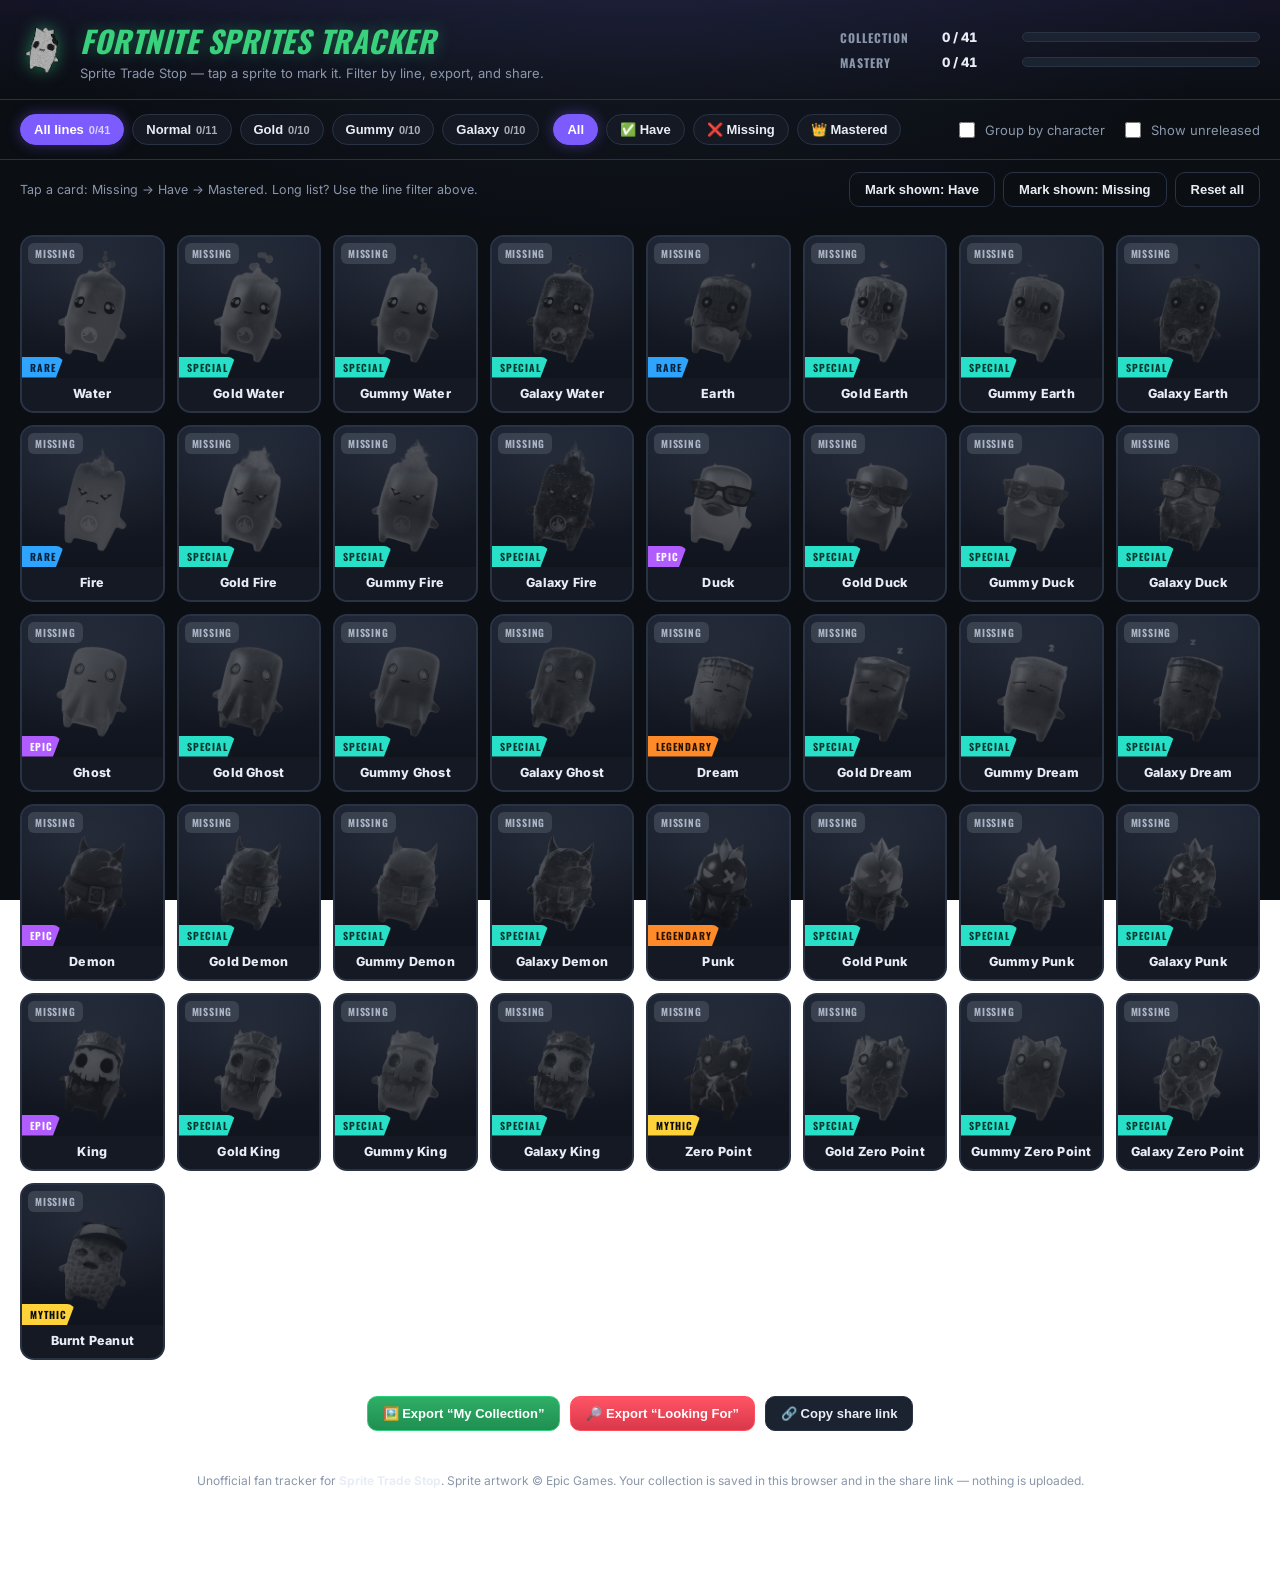
==== index.html @ c530db31 "Sprite Trade Stop sprites tracker — 41 sprites, variant-line filters, shareable export - Tap to cycl" ====
<!DOCTYPE html>
<html lang="en">
<head>
  <meta charset="UTF-8" />
  <meta name="viewport" content="width=device-width, initial-scale=1.0" />
  <title>Sprite Trade Stop — Fortnite Sprites Tracker</title>
  <meta name="description" content="Track your Fortnite Sprites collection — Normal, Gold, Gummy and Galaxy. Mark what you have and what you're missing, then export a shareable image for trading." />
  <link rel="icon" href="sprites/zeropoint_galaxy.png" />
  <link rel="preconnect" href="https://fonts.googleapis.com" />
  <link href="https://fonts.googleapis.com/css2?family=Oswald:wght@500;700;900&family=Inter:wght@400;600;800&display=swap" rel="stylesheet" />
  <link rel="stylesheet" href="styles.css" />
</head>
<body>
  <header class="site-header">
    <div class="title-wrap">
      <img src="siteimages/mascot.png" alt="" class="title-mascot" />
      <div>
        <h1>FORTNITE SPRITES TRACKER</h1>
        <p class="subtitle">Sprite Trade Stop — tap a sprite to mark it. Filter by line, export, and share.</p>
      </div>
    </div>

    <div class="progress-block">
      <div class="progress-row">
        <span class="progress-label">COLLECTION</span>
        <span class="progress-count" id="collectionCount">0 / 0</span>
        <div class="bar"><div class="bar-fill collection" id="collectionBar"></div></div>
      </div>
      <div class="progress-row">
        <span class="progress-label">MASTERY</span>
        <span class="progress-count" id="masteryCount">0 / 0</span>
        <div class="bar"><div class="bar-fill mastery" id="masteryBar"></div></div>
      </div>
    </div>
  </header>

  <section class="controls">
    <div class="filter-group" id="themeFilters" aria-label="Filter by variant line">
      <!-- variant-line chips injected by app.js -->
    </div>
    <div class="filter-group" id="statusFilters" aria-label="Filter by status">
      <button class="chip status-chip active" data-status="all">All</button>
      <button class="chip status-chip" data-status="have">✅ Have</button>
      <button class="chip status-chip" data-status="missing">❌ Missing</button>
      <button class="chip status-chip" data-status="mastered">👑 Mastered</button>
    </div>
    <div class="filter-group toggles">
      <label class="toggle"><input type="checkbox" id="groupByCharacter" /> Group by character</label>
      <label class="toggle"><input type="checkbox" id="showUnreleased" /> Show unreleased</label>
    </div>
  </section>

  <section class="bulk-bar">
    <span class="hint" id="bulkHint">Tap a card: Missing → Have → Mastered. Long list? Use the line filter above.</span>
    <div class="bulk-actions">
      <button class="btn ghost" id="markHaveBtn">Mark shown: Have</button>
      <button class="btn ghost" id="markMissingBtn">Mark shown: Missing</button>
      <button class="btn ghost danger" id="resetBtn">Reset all</button>
    </div>
  </section>

  <main id="grid" class="grid"><!-- cards injected here --></main>

  <section class="export-bar">
    <button class="btn primary" id="exportCollectionBtn">🖼️ Export “My Collection”</button>
    <button class="btn primary red" id="exportMissingBtn">🔎 Export “Looking For”</button>
    <button class="btn" id="shareBtn">🔗 Copy share link</button>
  </section>

  <footer class="site-footer">
    <p>Unofficial fan tracker for <strong>Sprite Trade Stop</strong>. Sprite artwork © Epic Games.
       Your collection is saved in this browser and in the share link — nothing is uploaded.</p>
  </footer>

  <div class="toast" id="toast" role="status" aria-live="polite"></div>

  <script src="data.js"></script>
  <script src="export.js"></script>
  <script src="app.js"></script>
</body>
</html>
---- styles.css ----
:root {
  --bg: #0b0e13;
  --panel: #141923;
  --panel-2: #1b2230;
  --line: #2a3344;
  --text: #e8edf5;
  --muted: #8a97ab;
  --green: #3ad17c;
  --green-glow: #2bd07a;
  --gold: #ffcf3a;
  --red: #ff4d5e;
  --accent: #7c5cff;

  /* rarity colors */
  --r-rare: #2ea4ff;
  --r-epic: #b15cff;
  --r-legendary: #ff8a2a;
  --r-mythic: #ffd23a;
  --r-special: #28e0c8;

  /* theme/variant accents */
  --t-basic: #5b6b85;
  --t-gold: #ffcf3a;
  --t-candy: #ff6fb0;
  --t-galaxy: #9a5cff;
  --t-gem: #43e0ff;
  --t-holofoil: #c0c8d4;
  --t-rift: #ff5c8a;
}

* { box-sizing: border-box; }
body {
  margin: 0;
  background: radial-gradient(1200px 600px at 50% -10%, #161d2b 0%, var(--bg) 55%) fixed;
  color: var(--text);
  font-family: "Inter", system-ui, sans-serif;
  padding-bottom: 60px;
}

/* ---------- header ---------- */
.site-header {
  display: flex; flex-wrap: wrap; gap: 18px; align-items: center; justify-content: space-between;
  padding: 18px 20px;
  border-bottom: 1px solid var(--line);
  background: linear-gradient(180deg, rgba(124,92,255,0.08), transparent);
}
.title-wrap { display: flex; align-items: center; gap: 14px; }
.title-mascot { width: 46px; height: 46px; image-rendering: auto; filter: drop-shadow(0 0 8px rgba(43,208,122,.5)); }
.site-header h1 {
  margin: 0; font-family: "Oswald", sans-serif; font-weight: 900; font-style: italic;
  letter-spacing: .5px; font-size: clamp(20px, 3.6vw, 30px); color: var(--green);
  text-shadow: 0 0 16px rgba(43,208,122,.35);
}
.subtitle { margin: 2px 0 0; color: var(--muted); font-size: 13px; }

.progress-block { display: flex; flex-direction: column; gap: 8px; min-width: 260px; flex: 1; max-width: 420px; }
.progress-row { display: grid; grid-template-columns: 92px 70px 1fr; align-items: center; gap: 10px; }
.progress-label { font-family: "Oswald"; font-weight: 700; font-size: 12px; letter-spacing: 1px; color: var(--muted); }
.progress-count { font-variant-numeric: tabular-nums; font-weight: 800; font-size: 13px; }
.bar { height: 10px; background: var(--panel-2); border: 1px solid var(--line); border-radius: 6px; overflow: hidden; }
.bar-fill { height: 100%; width: 0; transition: width .35s ease; border-radius: 6px; }
.bar-fill.collection { background: linear-gradient(90deg, #1f9d57, var(--green)); }
.bar-fill.mastery { background: linear-gradient(90deg, #d9a521, var(--gold)); }

/* ---------- controls ---------- */
.controls {
  display: flex; flex-wrap: wrap; gap: 14px; align-items: center;
  padding: 14px 20px; border-bottom: 1px solid var(--line);
}
.filter-group { display: flex; flex-wrap: wrap; gap: 8px; align-items: center; }
.filter-group.toggles { margin-left: auto; gap: 16px; }
.chip {
  border: 1px solid var(--line); background: var(--panel); color: var(--text);
  padding: 7px 13px; border-radius: 999px; font-size: 13px; font-weight: 600; cursor: pointer;
  transition: all .15s ease; white-space: nowrap;
}
.chip:hover { border-color: var(--accent); }
.chip.active { background: var(--accent); border-color: var(--accent); color: #fff; box-shadow: 0 0 14px rgba(124,92,255,.4); }
.chip.theme-chip.active[data-theme="gold"]   { background: var(--t-gold);   border-color: var(--t-gold);   color: #2a2300; box-shadow: 0 0 14px rgba(255,207,58,.45); }
.chip.theme-chip.active[data-theme="candy"]  { background: var(--t-candy);  border-color: var(--t-candy);  color: #3a0020; box-shadow: 0 0 14px rgba(255,111,176,.45); }
.chip.theme-chip.active[data-theme="galaxy"] { background: var(--t-galaxy); border-color: var(--t-galaxy); color: #fff; box-shadow: 0 0 14px rgba(154,92,255,.5); }
.chip .count { opacity: .7; font-weight: 700; margin-left: 5px; font-size: 11px; }
.toggle { display: inline-flex; align-items: center; gap: 7px; color: var(--muted); font-size: 13px; cursor: pointer; user-select: none; }
.toggle input { accent-color: var(--accent); width: 16px; height: 16px; }

/* ---------- bulk bar ---------- */
.bulk-bar { display: flex; flex-wrap: wrap; gap: 12px; align-items: center; justify-content: space-between; padding: 12px 20px; }
.hint { color: var(--muted); font-size: 12.5px; }
.bulk-actions { display: flex; gap: 8px; flex-wrap: wrap; }
.btn {
  border: 1px solid var(--line); background: var(--panel-2); color: var(--text);
  padding: 9px 15px; border-radius: 10px; font-weight: 700; font-size: 13px; cursor: pointer;
  transition: all .15s ease;
}
.btn:hover { transform: translateY(-1px); border-color: var(--accent); }
.btn.ghost { background: transparent; }
.btn.ghost.danger:hover { border-color: var(--red); color: var(--red); }
.btn.primary { background: linear-gradient(180deg, #2fae67, #1f8f51); border-color: #2bd07a; color: #fff; }
.btn.primary.red { background: linear-gradient(180deg, #ff5566, #d9374a); border-color: #ff4d5e; }

/* ---------- grid ---------- */
.grid {
  display: grid; gap: 12px; padding: 16px 20px;
  grid-template-columns: repeat(auto-fill, minmax(140px, 1fr));
}
.group-head {
  grid-column: 1 / -1; margin: 8px 2px 0; font-family: "Oswald"; font-weight: 700;
  letter-spacing: 1px; color: var(--muted); font-size: 13px; text-transform: uppercase;
  border-bottom: 1px solid var(--line); padding-bottom: 6px;
}

.card {
  position: relative; border-radius: 14px; overflow: hidden; cursor: pointer;
  background: var(--panel); border: 2px solid var(--line);
  transition: transform .12s ease, border-color .15s ease, box-shadow .15s ease;
  isolation: isolate;
}
.card:hover { transform: translateY(-3px); }
.card .art {
  aspect-ratio: 1 / 1; display: grid; place-items: center; position: relative;
  background:
    radial-gradient(120px 80px at 50% 25%, rgba(255,255,255,.06), transparent),
    linear-gradient(180deg, #1a2130, #10141d);
}
.card .art img { width: 86%; height: 86%; object-fit: contain; filter: drop-shadow(0 6px 10px rgba(0,0,0,.5)); transition: filter .2s, opacity .2s; }
.card .name { padding: 8px 8px 10px; font-weight: 800; font-size: 12.5px; text-align: center; letter-spacing: .2px; }

/* rarity tag */
.rarity-tag {
  position: absolute; left: 0; bottom: 0; z-index: 2;
  font-family: "Oswald"; font-weight: 700; font-size: 10px; letter-spacing: 1px;
  padding: 3px 8px; border-top-right-radius: 8px; color: #0a0d12;
  clip-path: polygon(0 0, 100% 0, calc(100% - 8px) 100%, 0 100%);
}
.rarity-rare .rarity-tag { background: var(--r-rare); color:#04223b; }
.rarity-epic .rarity-tag { background: var(--r-epic); color:#fff; }
.rarity-legendary .rarity-tag { background: var(--r-legendary); color:#2a1400; }
.rarity-mythic .rarity-tag { background: var(--r-mythic); }
.rarity-special .rarity-tag { background: var(--r-special); color:#003830; }

/* status badge (top-left) */
.status-badge {
  position: absolute; left: 6px; top: 6px; z-index: 3;
  font-family: "Oswald"; font-weight: 700; font-size: 10px; letter-spacing: .8px;
  padding: 3px 7px; border-radius: 6px; text-transform: uppercase;
}
.unrel-badge {
  position: absolute; right: 6px; top: 6px; z-index: 3; background: #444c5e; color:#cdd6e4;
  font-family:"Oswald"; font-weight:700; font-size:9px; letter-spacing:.8px; padding:3px 6px; border-radius:6px;
}

/* states */
.card.missing { border-color: #2a3344; }
.card.missing .art img { filter: grayscale(1) brightness(.55) contrast(.9); opacity: .55; }
.card.missing .status-badge { background: #39414f; color: #aab4c4; }

.card.have { border-color: var(--green); box-shadow: 0 0 0 1px rgba(43,208,122,.3), 0 8px 22px rgba(0,0,0,.35); }
.card.have .status-badge { background: var(--green); color: #042; }

.card.mastered { border-color: var(--gold); box-shadow: 0 0 0 1px rgba(255,207,58,.35), 0 10px 26px rgba(255,184,0,.18); }
.card.mastered .status-badge { background: var(--gold); color: #2a2000; }
.card.mastered .art::after {
  content: "👑"; position: absolute; right: 6px; bottom: 6px; font-size: 18px;
  filter: drop-shadow(0 1px 3px rgba(0,0,0,.6));
}

/* tiny mastery crown control */
.master-toggle {
  position: absolute; right: 6px; bottom: 6px; z-index: 4; width: 26px; height: 26px;
  border-radius: 50%; display: grid; place-items: center; font-size: 13px;
  background: rgba(0,0,0,.45); border: 1px solid var(--line); opacity: 0; transition: opacity .15s;
}
.card.have:hover .master-toggle { opacity: 1; }
.master-toggle:hover { border-color: var(--gold); background: rgba(255,207,58,.2); }

/* ---------- export bar / footer ---------- */
.export-bar { display: flex; flex-wrap: wrap; gap: 10px; justify-content: center; padding: 20px; }
.site-footer { text-align: center; color: var(--muted); font-size: 12px; padding: 8px 20px 30px; line-height: 1.6; }
.site-footer strong { color: var(--text); }

/* ---------- toast ---------- */
.toast {
  position: fixed; left: 50%; bottom: 24px; transform: translateX(-50%) translateY(20px);
  background: var(--panel-2); border: 1px solid var(--accent); color: var(--text);
  padding: 11px 18px; border-radius: 12px; font-weight: 700; font-size: 13px;
  opacity: 0; pointer-events: none; transition: all .25s ease; z-index: 50; box-shadow: 0 10px 30px rgba(0,0,0,.5);
}
.toast.show { opacity: 1; transform: translateX(-50%) translateY(0); }

@media (max-width: 560px) {
  .grid { grid-template-columns: repeat(auto-fill, minmax(108px, 1fr)); gap: 9px; }
  .filter-group.toggles { margin-left: 0; }
  .progress-block { max-width: none; }
}
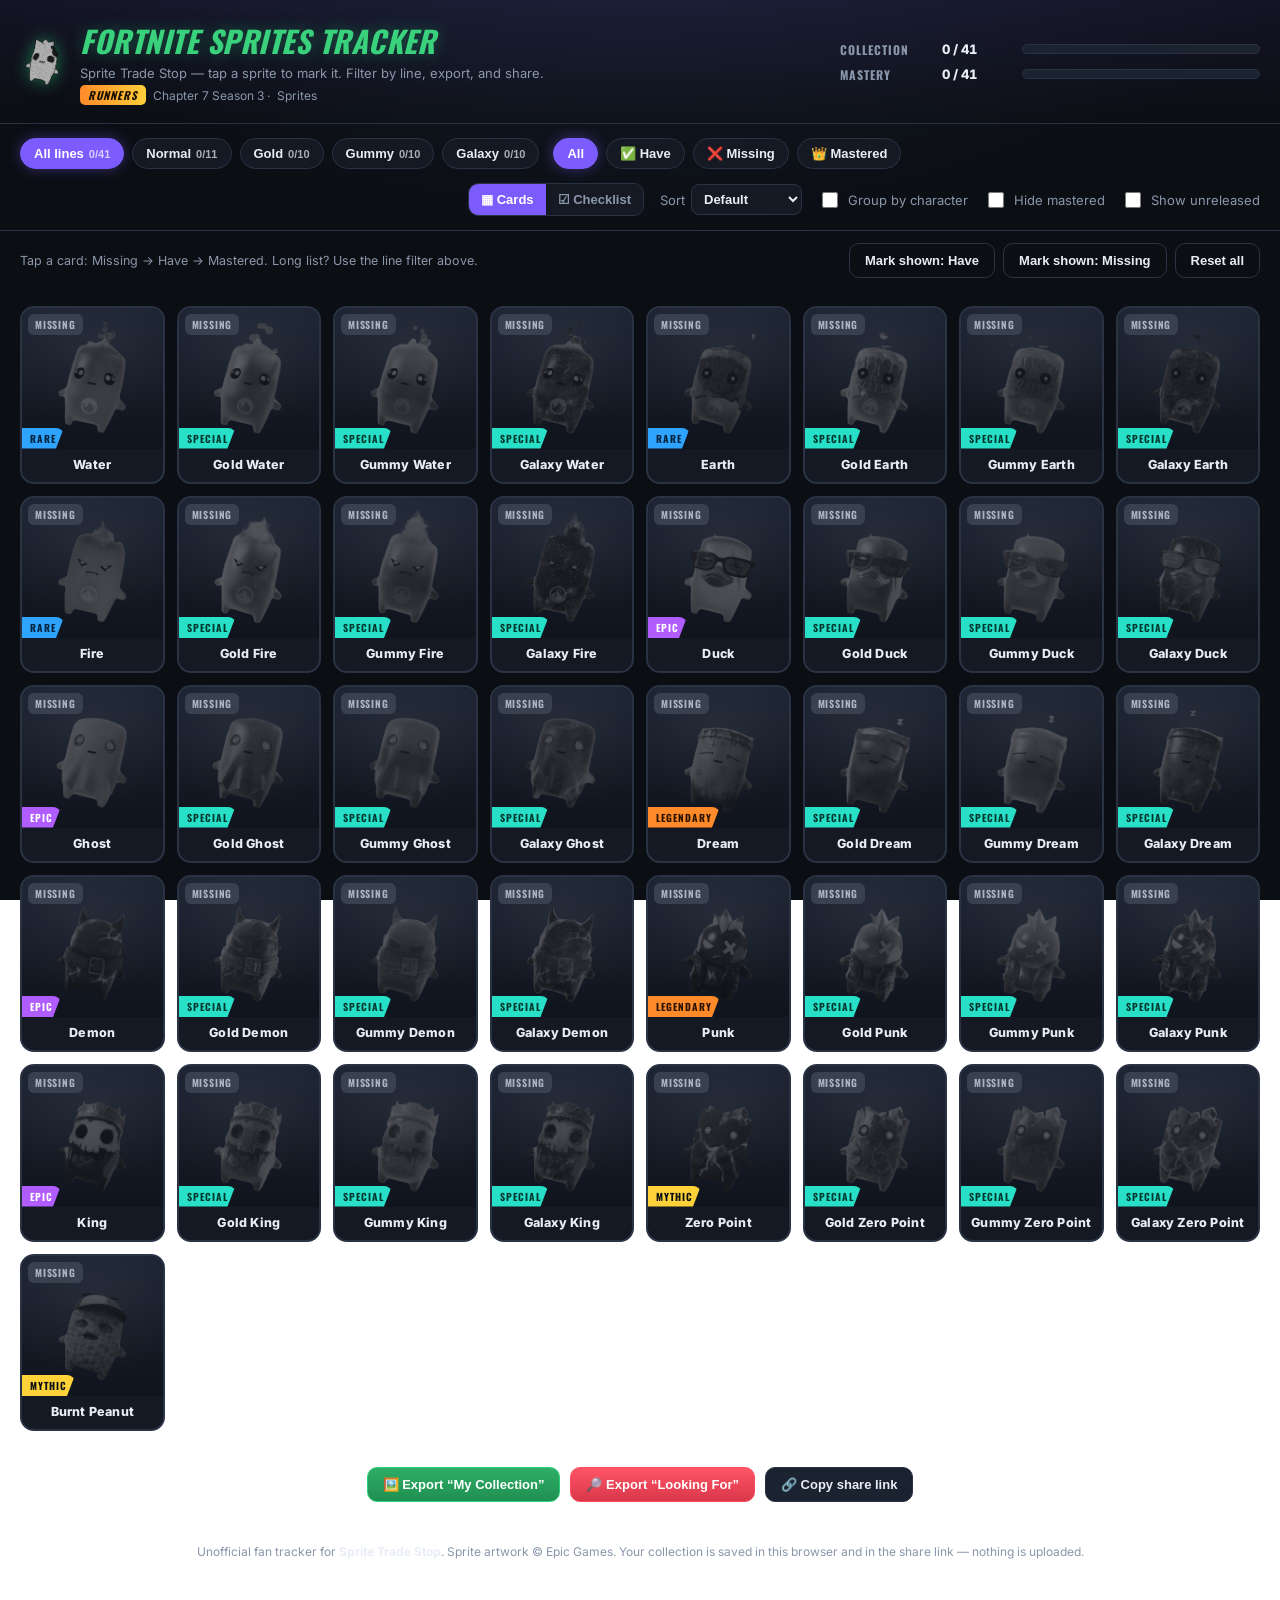
==== commit 870ee0f9: "feat: checklist view, sort, hide-mastered, Runners season banner - Add compact Checklist view (toggl" ====
--- a/index.html
+++ b/index.html
@@ -17,6 +17,7 @@
       <div>
         <h1>FORTNITE SPRITES TRACKER</h1>
         <p class="subtitle">Sprite Trade Stop — tap a sprite to mark it. Filter by line, export, and share.</p>
+        <p class="season"><span class="season-tag">RUNNERS</span> Chapter 7 Season 3 · <span id="seasonDays"></span></p>
       </div>
     </div>
 
@@ -45,7 +46,20 @@
       <button class="chip status-chip" data-status="mastered">👑 Mastered</button>
     </div>
     <div class="filter-group toggles">
+      <div class="view-toggle" id="viewToggle" aria-label="View mode">
+        <button class="vt-btn active" data-view="cards">▦ Cards</button>
+        <button class="vt-btn" data-view="checklist">☑ Checklist</button>
+      </div>
+      <label class="sort-label">Sort
+        <select id="sortSelect">
+          <option value="default">Default</option>
+          <option value="rarity">Rarity</option>
+          <option value="character">Character</option>
+          <option value="name">Name (A–Z)</option>
+        </select>
+      </label>
       <label class="toggle"><input type="checkbox" id="groupByCharacter" /> Group by character</label>
+      <label class="toggle"><input type="checkbox" id="hideMastered" /> Hide mastered</label>
       <label class="toggle"><input type="checkbox" id="showUnreleased" /> Show unreleased</label>
     </div>
   </section>
--- a/styles.css
+++ b/styles.css
@@ -52,6 +52,22 @@
   text-shadow: 0 0 16px rgba(43,208,122,.35);
 }
 .subtitle { margin: 2px 0 0; color: var(--muted); font-size: 13px; }
+.season { margin: 4px 0 0; color: var(--muted); font-size: 12px; display: flex; align-items: center; gap: 7px; }
+.season-tag {
+  font-family: "Oswald"; font-weight: 900; font-style: italic; letter-spacing: 1px;
+  font-size: 11px; padding: 2px 8px; border-radius: 5px; color: #1a1200;
+  background: linear-gradient(90deg, #ff8a2a, #ffcf3a);
+}
+
+/* view toggle + sort */
+.view-toggle { display: inline-flex; border: 1px solid var(--line); border-radius: 10px; overflow: hidden; }
+.vt-btn { background: var(--panel); color: var(--muted); border: none; padding: 8px 12px; font-weight: 700; font-size: 13px; cursor: pointer; }
+.vt-btn.active { background: var(--accent); color: #fff; }
+.sort-label { display: inline-flex; align-items: center; gap: 6px; color: var(--muted); font-size: 13px; }
+.sort-label select {
+  background: var(--panel); color: var(--text); border: 1px solid var(--line);
+  border-radius: 8px; padding: 6px 8px; font-size: 13px; font-weight: 600; cursor: pointer;
+}
 
 .progress-block { display: flex; flex-direction: column; gap: 8px; min-width: 260px; flex: 1; max-width: 420px; }
 .progress-row { display: grid; grid-template-columns: 92px 70px 1fr; align-items: center; gap: 10px; }
@@ -173,6 +189,34 @@
 .card.have:hover .master-toggle { opacity: 1; }
 .master-toggle:hover { border-color: var(--gold); background: rgba(255,207,58,.2); }
 
+/* ---------- checklist (compact) view ---------- */
+.grid.checklist {
+  grid-template-columns: repeat(auto-fill, minmax(96px, 1fr)); gap: 8px;
+}
+.grid.checklist .group-head { margin-top: 6px; }
+.check {
+  position: relative; display: flex; flex-direction: column; align-items: center; gap: 4px;
+  background: var(--panel); border: 1px solid var(--line); border-radius: 10px;
+  padding: 8px 6px 7px; cursor: pointer; transition: border-color .15s, transform .1s;
+}
+.check:hover { transform: translateY(-2px); border-color: var(--accent); }
+.check img { width: 52px; height: 52px; object-fit: contain; transition: filter .2s, opacity .2s; }
+.check .cname { font-size: 10.5px; font-weight: 700; text-align: center; line-height: 1.15; color: var(--muted); }
+.check .box {
+  width: 20px; height: 20px; border-radius: 6px; border: 2px solid #46506280;
+  display: grid; place-items: center; font-size: 12px; background: #0e131c;
+}
+.check.missing img { filter: grayscale(1) brightness(.55); opacity: .5; }
+.check.have { border-color: var(--green); }
+.check.have .box { background: var(--green); border-color: var(--green); }
+.check.have .box::after { content: "●"; color: #04331c; font-size: 11px; }
+.check.have .cname { color: var(--text); }
+.check.mastered { border-color: var(--gold); }
+.check.mastered .box { background: var(--gold); border-color: var(--gold); }
+.check.mastered .box::after { content: "👑"; font-size: 11px; }
+.check.mastered .cname { color: var(--text); }
+.check .rar-dot { position: absolute; top: 6px; right: 6px; width: 8px; height: 8px; border-radius: 50%; }
+
 /* ---------- export bar / footer ---------- */
 .export-bar { display: flex; flex-wrap: wrap; gap: 10px; justify-content: center; padding: 20px; }
 .site-footer { text-align: center; color: var(--muted); font-size: 12px; padding: 8px 20px 30px; line-height: 1.6; }
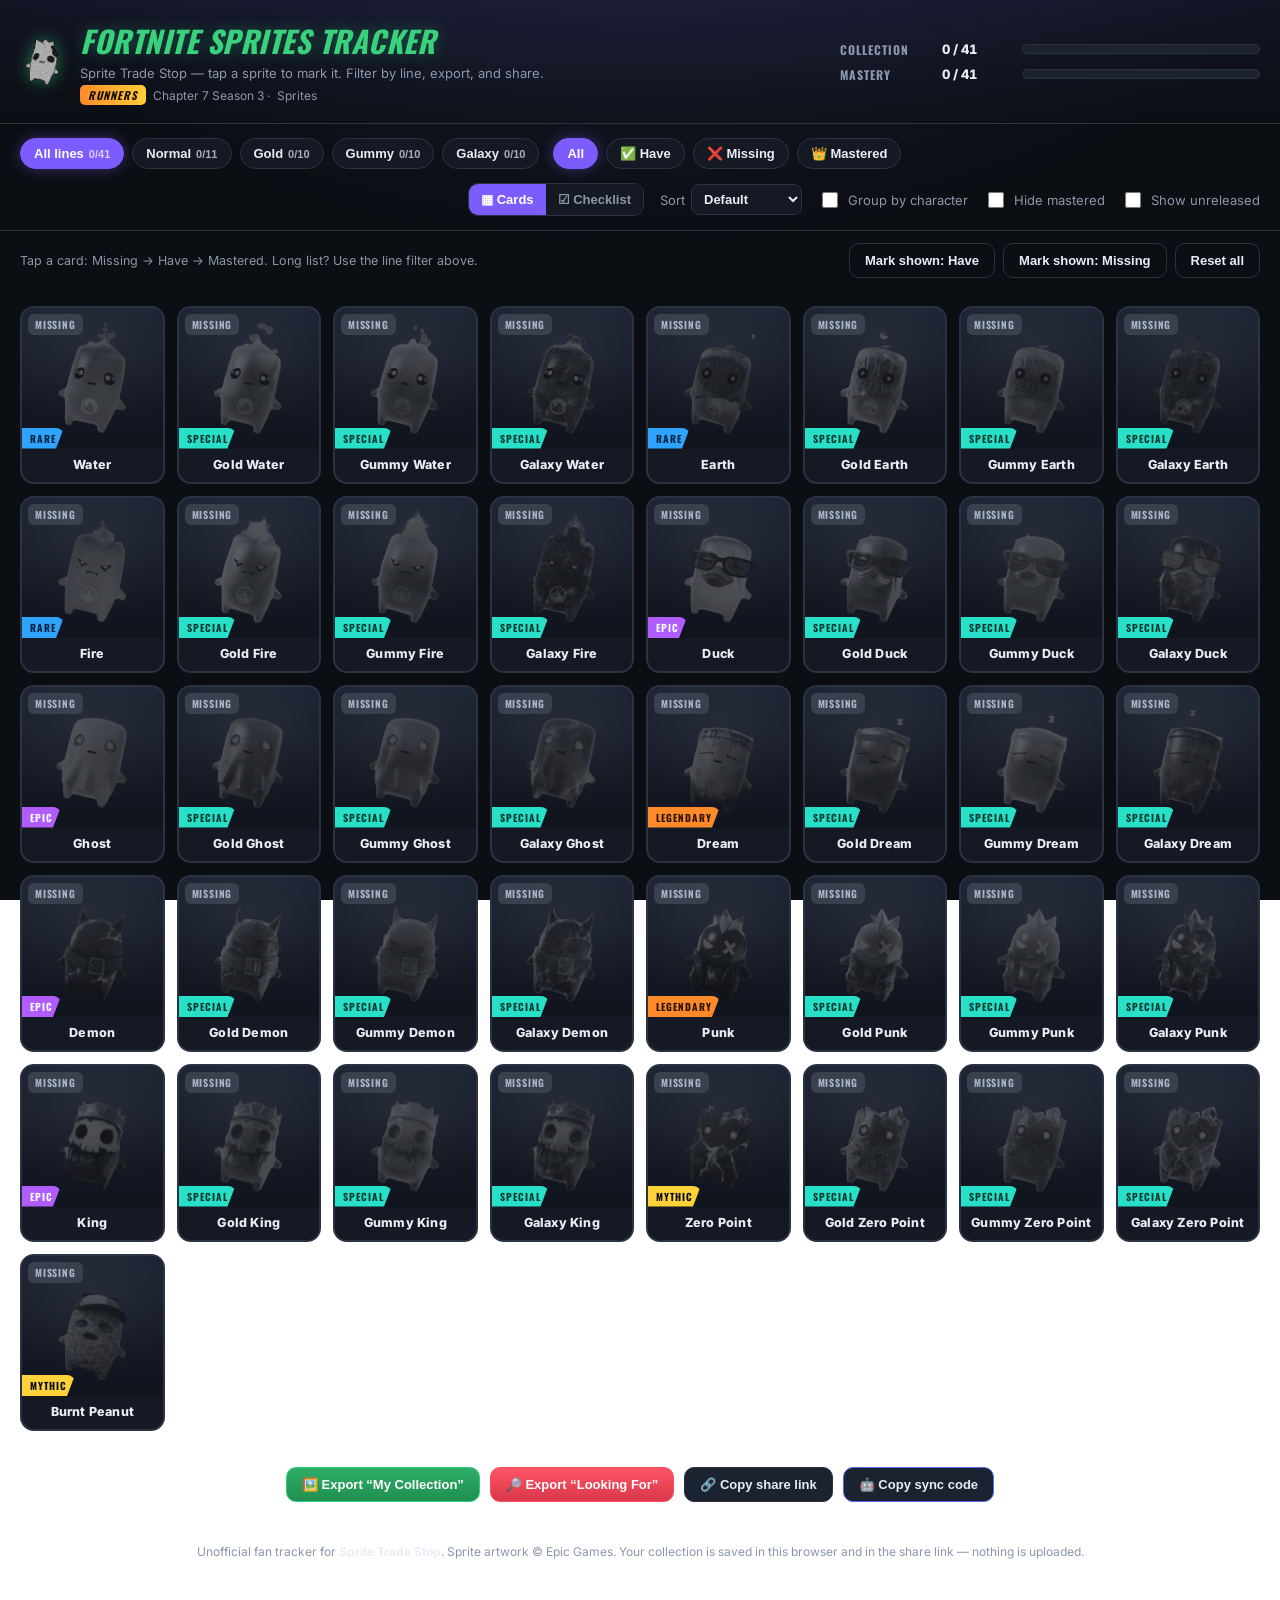
==== commit ded8ccad: "feat: 'Copy sync code' button for Discord /synccollection bridge" ====
--- a/index.html
+++ b/index.html
@@ -79,6 +79,7 @@
     <button class="btn primary" id="exportCollectionBtn">🖼️ Export “My Collection”</button>
     <button class="btn primary red" id="exportMissingBtn">🔎 Export “Looking For”</button>
     <button class="btn" id="shareBtn">🔗 Copy share link</button>
+    <button class="btn discord" id="syncBtn" title="Paste this into /synccollection in the Discord">🤖 Copy sync code</button>
   </section>
 
   <footer class="site-footer">
--- a/styles.css
+++ b/styles.css
@@ -113,6 +113,8 @@
 .btn.ghost.danger:hover { border-color: var(--red); color: var(--red); }
 .btn.primary { background: linear-gradient(180deg, #2fae67, #1f8f51); border-color: #2bd07a; color: #fff; }
 .btn.primary.red { background: linear-gradient(180deg, #ff5566, #d9374a); border-color: #ff4d5e; }
+.btn.discord { border-color: #5865F2; }
+.btn.discord:hover { background: #5865F2; color: #fff; border-color: #5865F2; }
 
 /* ---------- grid ---------- */
 .grid {
